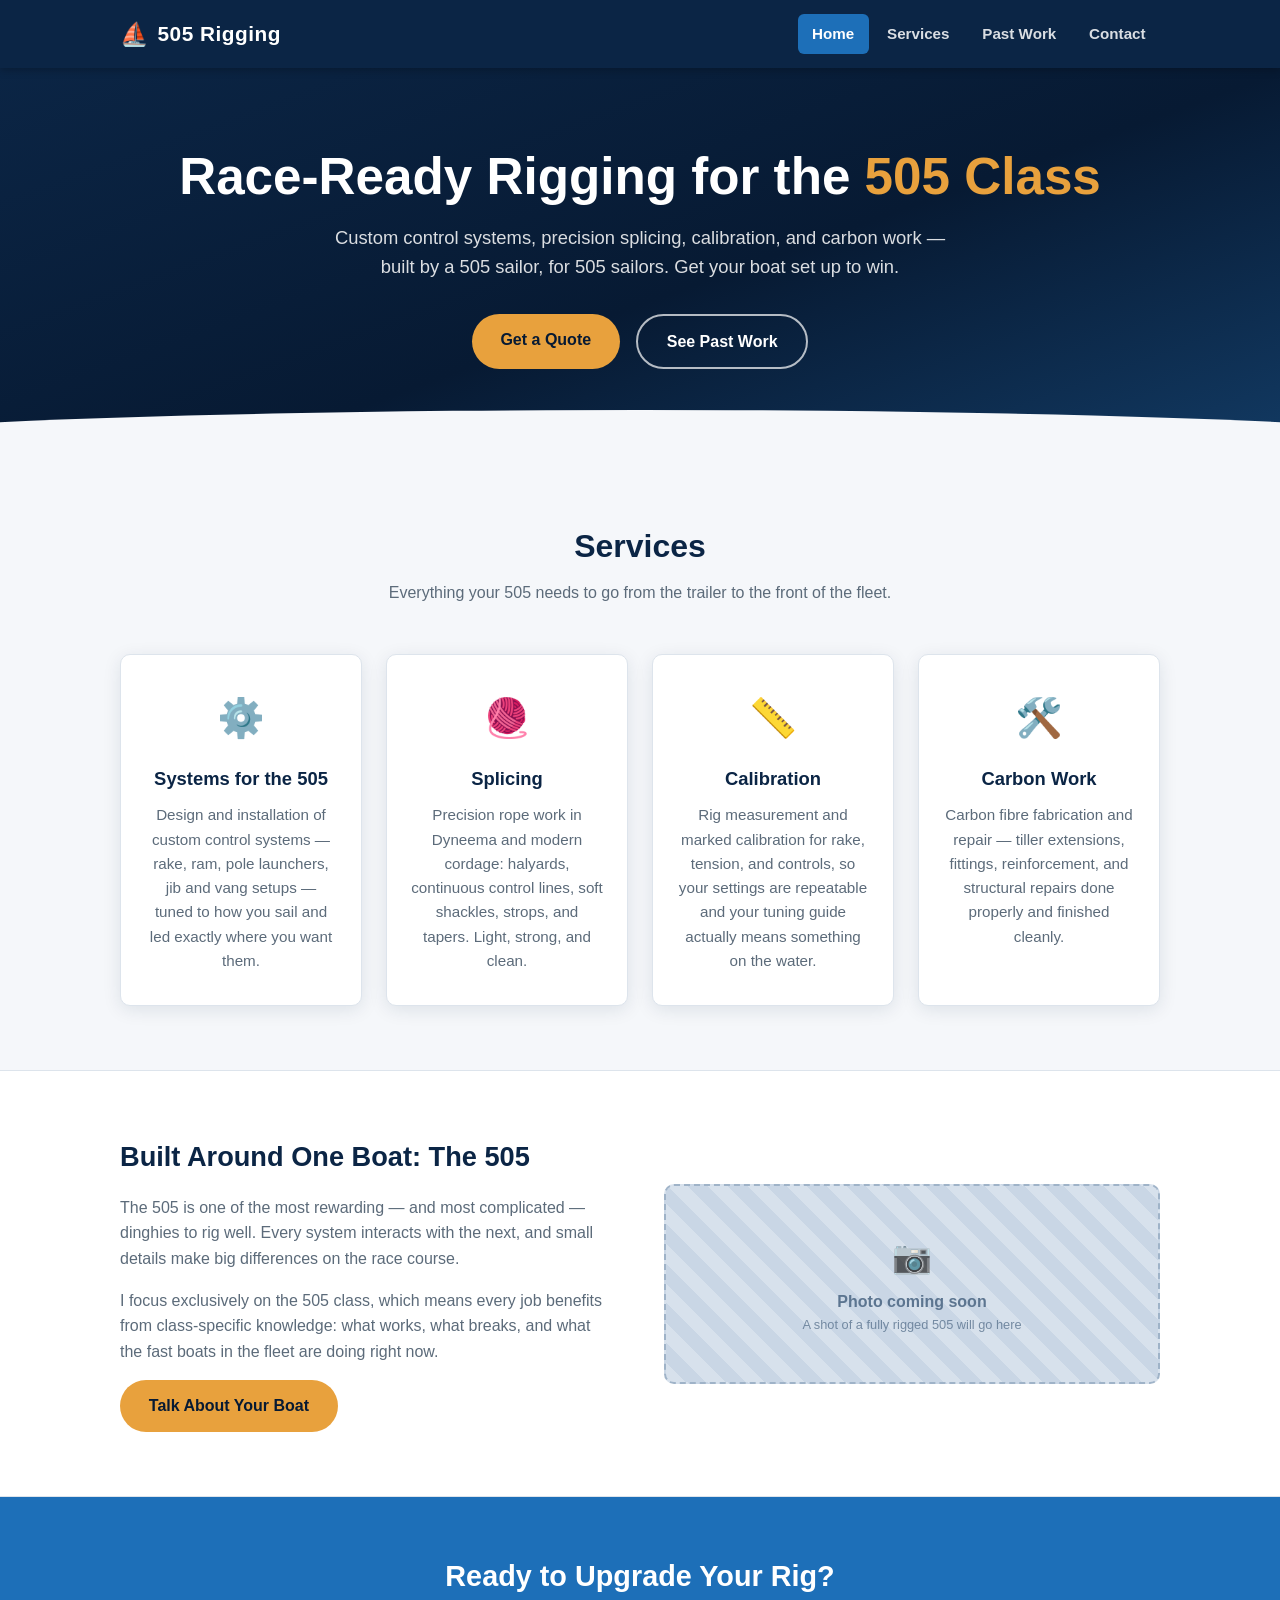
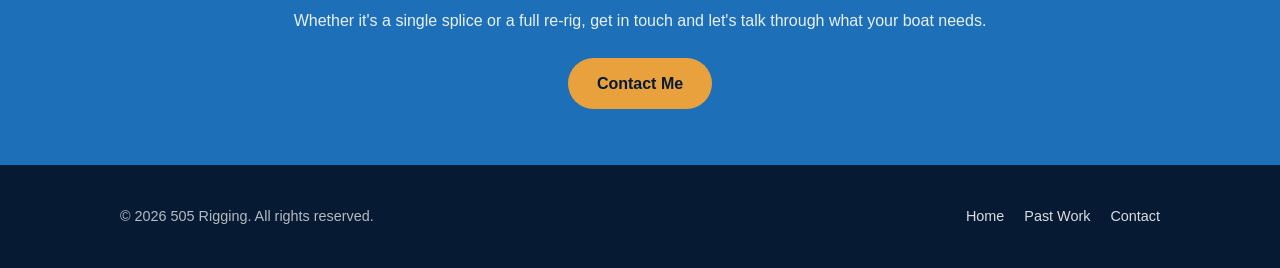
==== index.html @ b45f11ab "Add 505 Rigging business website Static HTML/CSS site with three pages: home (hero, services, about)" ====
<!DOCTYPE html>
<html lang="en">
<head>
  <meta charset="UTF-8">
  <meta name="viewport" content="width=device-width, initial-scale=1.0">
  <title>505 Rigging — Specialist Rigging for the 505 Class</title>
  <meta name="description" content="Specialist 505 dinghy rigging services: custom systems, splicing, calibration, and carbon work.">
  <link rel="stylesheet" href="css/style.css">
</head>
<body>

  <header class="site-header">
    <div class="container">
      <a class="brand" href="index.html"><span class="brand-mark">&#9973;</span> 505 Rigging</a>
      <nav class="site-nav">
        <a href="index.html" class="active">Home</a>
        <a href="index.html#services">Services</a>
        <a href="past-work.html">Past Work</a>
        <a href="contact.html">Contact</a>
      </nav>
    </div>
  </header>

  <!-- Hero -->
  <section class="hero">
    <div class="container">
      <h1>Race-Ready Rigging for the <span class="accent">505 Class</span></h1>
      <p>Custom control systems, precision splicing, calibration, and carbon work — built by a 505 sailor, for 505 sailors. Get your boat set up to win.</p>
      <div class="btn-row">
        <a href="contact.html" class="btn btn-primary">Get a Quote</a>
        <a href="past-work.html" class="btn btn-outline">See Past Work</a>
      </div>
    </div>
  </section>

  <!-- Services -->
  <section class="section" id="services">
    <div class="container">
      <h2 class="section-title">Services</h2>
      <p class="section-subtitle">Everything your 505 needs to go from the trailer to the front of the fleet.</p>
      <div class="services-grid">

        <div class="service-card">
          <div class="icon">&#9881;&#65039;</div>
          <h3>Systems for the 505</h3>
          <p>Design and installation of custom control systems — rake, ram, pole launchers, jib and vang setups — tuned to how you sail and led exactly where you want them.</p>
        </div>

        <div class="service-card">
          <div class="icon">&#129526;</div>
          <h3>Splicing</h3>
          <p>Precision rope work in Dyneema and modern cordage: halyards, continuous control lines, soft shackles, strops, and tapers. Light, strong, and clean.</p>
        </div>

        <div class="service-card">
          <div class="icon">&#128207;</div>
          <h3>Calibration</h3>
          <p>Rig measurement and marked calibration for rake, tension, and controls, so your settings are repeatable and your tuning guide actually means something on the water.</p>
        </div>

        <div class="service-card">
          <div class="icon">&#128736;&#65039;</div>
          <h3>Carbon Work</h3>
          <p>Carbon fibre fabrication and repair — tiller extensions, fittings, reinforcement, and structural repairs done properly and finished cleanly.</p>
        </div>

      </div>
    </div>
  </section>

  <!-- About strip -->
  <section class="section about-strip">
    <div class="container">
      <div>
        <h2>Built Around One Boat: The 505</h2>
        <p>The 505 is one of the most rewarding — and most complicated — dinghies to rig well. Every system interacts with the next, and small details make big differences on the race course.</p>
        <p>I focus exclusively on the 505 class, which means every job benefits from class-specific knowledge: what works, what breaks, and what the fast boats in the fleet are doing right now.</p>
        <a href="contact.html" class="btn btn-primary">Talk About Your Boat</a>
      </div>
      <div class="placeholder">
        <span class="ph-icon">&#128247;</span>
        Photo coming soon
        <small>A shot of a fully rigged 505 will go here</small>
      </div>
    </div>
  </section>

  <!-- CTA -->
  <section class="cta-band">
    <div class="container">
      <h2>Ready to Upgrade Your Rig?</h2>
      <p>Whether it's a single splice or a full re-rig, get in touch and let's talk through what your boat needs.</p>
      <a href="contact.html" class="btn btn-primary">Contact Me</a>
    </div>
  </section>

  <footer class="site-footer">
    <div class="container">
      <span>&copy; 2026 505 Rigging. All rights reserved.</span>
      <nav class="footer-nav">
        <a href="index.html">Home</a>
        <a href="past-work.html">Past Work</a>
        <a href="contact.html">Contact</a>
      </nav>
    </div>
  </footer>

</body>
</html>
---- css/style.css ----
/* ==========================================================
   505 Rigging — site styles
   ========================================================== */

:root {
  --navy: #0b2545;
  --navy-dark: #071a33;
  --blue: #1d6fb8;
  --blue-light: #4ea3e0;
  --sail: #f5f7fa;
  --white: #ffffff;
  --text: #24313f;
  --text-muted: #5c6b7a;
  --accent: #e8a13d;
  --border: #dde4ec;
  --radius: 10px;
  --shadow: 0 4px 18px rgba(11, 37, 69, 0.10);
  --max-width: 1080px;
}

* {
  margin: 0;
  padding: 0;
  box-sizing: border-box;
}

html {
  scroll-behavior: smooth;
}

body {
  font-family: "Segoe UI", "Helvetica Neue", Arial, sans-serif;
  color: var(--text);
  background: var(--sail);
  line-height: 1.6;
}

img {
  max-width: 100%;
  display: block;
}

.container {
  max-width: var(--max-width);
  margin: 0 auto;
  padding: 0 1.25rem;
}

/* ---------- Header / Nav ---------- */

.site-header {
  background: var(--navy);
  position: sticky;
  top: 0;
  z-index: 100;
  box-shadow: 0 2px 8px rgba(0, 0, 0, 0.25);
}

.site-header .container {
  display: flex;
  align-items: center;
  justify-content: space-between;
  height: 68px;
}

.brand {
  color: var(--white);
  text-decoration: none;
  font-size: 1.3rem;
  font-weight: 700;
  letter-spacing: 0.5px;
  display: flex;
  align-items: center;
  gap: 0.5rem;
}

.brand .brand-mark {
  color: var(--accent);
  font-size: 1.1em;
}

.site-nav {
  display: flex;
  gap: 0.25rem;
}

.site-nav a {
  color: rgba(255, 255, 255, 0.85);
  text-decoration: none;
  font-weight: 600;
  font-size: 0.95rem;
  padding: 0.5rem 0.9rem;
  border-radius: 6px;
  transition: background 0.15s ease, color 0.15s ease;
}

.site-nav a:hover {
  background: rgba(255, 255, 255, 0.12);
  color: var(--white);
}

.site-nav a.active {
  background: var(--blue);
  color: var(--white);
}

/* ---------- Hero ---------- */

.hero {
  background: linear-gradient(160deg, var(--navy) 0%, var(--navy-dark) 55%, #123a63 100%);
  color: var(--white);
  padding: 5rem 0 5.5rem;
  text-align: center;
  position: relative;
  overflow: hidden;
}

.hero::after {
  /* simple wave accent along the bottom */
  content: "";
  position: absolute;
  left: 0;
  right: 0;
  bottom: -1px;
  height: 48px;
  background: var(--sail);
  clip-path: ellipse(75% 100% at 50% 100%);
}

.hero h1 {
  font-size: clamp(2rem, 5vw, 3.2rem);
  line-height: 1.15;
  margin-bottom: 1rem;
}

.hero h1 .accent {
  color: var(--accent);
}

.hero p {
  max-width: 620px;
  margin: 0 auto 2rem;
  font-size: 1.15rem;
  color: rgba(255, 255, 255, 0.85);
}

.hero .btn-row {
  display: flex;
  gap: 1rem;
  justify-content: center;
  flex-wrap: wrap;
}

/* ---------- Buttons ---------- */

.btn {
  display: inline-block;
  padding: 0.8rem 1.8rem;
  border-radius: 999px;
  font-weight: 700;
  font-size: 1rem;
  text-decoration: none;
  transition: transform 0.15s ease, box-shadow 0.15s ease, background 0.15s ease;
  cursor: pointer;
  border: none;
}

.btn-primary {
  background: var(--accent);
  color: var(--navy-dark);
}

.btn-primary:hover {
  transform: translateY(-2px);
  box-shadow: 0 6px 16px rgba(232, 161, 61, 0.4);
}

.btn-outline {
  border: 2px solid rgba(255, 255, 255, 0.7);
  color: var(--white);
  background: transparent;
}

.btn-outline:hover {
  background: rgba(255, 255, 255, 0.12);
}

/* ---------- Sections ---------- */

.section {
  padding: 4rem 0;
}

.section-title {
  text-align: center;
  font-size: 2rem;
  color: var(--navy);
  margin-bottom: 0.5rem;
}

.section-subtitle {
  text-align: center;
  color: var(--text-muted);
  max-width: 640px;
  margin: 0 auto 3rem;
}

/* ---------- Service cards ---------- */

.services-grid {
  display: grid;
  grid-template-columns: repeat(auto-fit, minmax(240px, 1fr));
  gap: 1.5rem;
}

.service-card {
  background: var(--white);
  border: 1px solid var(--border);
  border-radius: var(--radius);
  padding: 2rem 1.5rem;
  text-align: center;
  box-shadow: var(--shadow);
  transition: transform 0.15s ease, box-shadow 0.15s ease;
}

.service-card:hover {
  transform: translateY(-4px);
  box-shadow: 0 10px 26px rgba(11, 37, 69, 0.16);
}

.service-card .icon {
  font-size: 2.4rem;
  margin-bottom: 1rem;
}

.service-card h3 {
  color: var(--navy);
  margin-bottom: 0.6rem;
  font-size: 1.15rem;
}

.service-card p {
  color: var(--text-muted);
  font-size: 0.95rem;
}

/* ---------- Image placeholders ---------- */

.placeholder {
  background: repeating-linear-gradient(
    45deg,
    #d7e1ec,
    #d7e1ec 14px,
    #c9d6e5 14px,
    #c9d6e5 28px
  );
  border: 2px dashed #9fb3c8;
  border-radius: var(--radius);
  display: flex;
  flex-direction: column;
  align-items: center;
  justify-content: center;
  color: #5c7590;
  font-weight: 600;
  text-align: center;
  padding: 1rem;
  min-height: 200px;
}

.placeholder .ph-icon {
  font-size: 2rem;
  margin-bottom: 0.4rem;
  opacity: 0.7;
}

.placeholder small {
  font-weight: 400;
  font-size: 0.8rem;
  opacity: 0.8;
}

/* ---------- About strip ---------- */

.about-strip {
  background: var(--white);
  border-top: 1px solid var(--border);
  border-bottom: 1px solid var(--border);
}

.about-strip .container {
  display: grid;
  grid-template-columns: 1fr 1fr;
  gap: 3rem;
  align-items: center;
}

.about-strip h2 {
  color: var(--navy);
  font-size: 1.7rem;
  margin-bottom: 1rem;
}

.about-strip p {
  color: var(--text-muted);
  margin-bottom: 1rem;
}

/* ---------- Past work / project cards ---------- */

.projects-grid {
  display: grid;
  grid-template-columns: repeat(auto-fill, minmax(300px, 1fr));
  gap: 1.75rem;
}

.project-card {
  background: var(--white);
  border: 1px solid var(--border);
  border-radius: var(--radius);
  overflow: hidden;
  box-shadow: var(--shadow);
  display: flex;
  flex-direction: column;
  transition: transform 0.15s ease, box-shadow 0.15s ease;
}

.project-card:hover {
  transform: translateY(-4px);
  box-shadow: 0 10px 26px rgba(11, 37, 69, 0.16);
}

.project-card .placeholder {
  border-radius: 0;
  border: none;
  border-bottom: 2px dashed #9fb3c8;
  min-height: 210px;
}

.project-card .project-body {
  padding: 1.4rem 1.4rem 1.6rem;
  display: flex;
  flex-direction: column;
  gap: 0.5rem;
  flex: 1;
}

.project-card h3 {
  color: var(--navy);
  font-size: 1.15rem;
}

.project-card .tag {
  align-self: flex-start;
  background: #e3eefb;
  color: var(--blue);
  font-size: 0.75rem;
  font-weight: 700;
  text-transform: uppercase;
  letter-spacing: 0.06em;
  padding: 0.2rem 0.65rem;
  border-radius: 999px;
}

.project-card p {
  color: var(--text-muted);
  font-size: 0.95rem;
}

/* ---------- Page hero (interior pages) ---------- */

.page-hero {
  background: linear-gradient(160deg, var(--navy) 0%, var(--navy-dark) 100%);
  color: var(--white);
  text-align: center;
  padding: 3.5rem 0;
}

.page-hero h1 {
  font-size: clamp(1.8rem, 4vw, 2.6rem);
  margin-bottom: 0.6rem;
}

.page-hero p {
  color: rgba(255, 255, 255, 0.85);
  max-width: 600px;
  margin: 0 auto;
}

/* ---------- Contact ---------- */

.contact-layout {
  display: grid;
  grid-template-columns: 1fr 1.2fr;
  gap: 3rem;
  align-items: start;
}

.contact-info h2 {
  color: var(--navy);
  font-size: 1.5rem;
  margin-bottom: 1rem;
}

.contact-info p {
  color: var(--text-muted);
  margin-bottom: 1.5rem;
}

.contact-list {
  list-style: none;
  display: flex;
  flex-direction: column;
  gap: 1rem;
}

.contact-list li {
  display: flex;
  align-items: center;
  gap: 0.9rem;
  background: var(--white);
  border: 1px solid var(--border);
  border-radius: var(--radius);
  padding: 0.9rem 1.1rem;
  box-shadow: var(--shadow);
}

.contact-list .icon {
  font-size: 1.3rem;
}

.contact-list a {
  color: var(--blue);
  text-decoration: none;
  font-weight: 600;
}

.contact-list a:hover {
  text-decoration: underline;
}

.contact-form {
  background: var(--white);
  border: 1px solid var(--border);
  border-radius: var(--radius);
  padding: 2rem;
  box-shadow: var(--shadow);
}

.contact-form h2 {
  color: var(--navy);
  font-size: 1.4rem;
  margin-bottom: 1.25rem;
}

.form-group {
  margin-bottom: 1.1rem;
}

.form-group label {
  display: block;
  font-weight: 600;
  font-size: 0.9rem;
  color: var(--navy);
  margin-bottom: 0.35rem;
}

.form-group input,
.form-group select,
.form-group textarea {
  width: 100%;
  padding: 0.7rem 0.9rem;
  border: 1px solid var(--border);
  border-radius: 8px;
  font-size: 1rem;
  font-family: inherit;
  color: var(--text);
  background: var(--sail);
}

.form-group input:focus,
.form-group select:focus,
.form-group textarea:focus {
  outline: 2px solid var(--blue-light);
  outline-offset: 1px;
  background: var(--white);
}

.form-note {
  font-size: 0.85rem;
  color: var(--text-muted);
  margin-top: 0.9rem;
}

/* ---------- CTA band ---------- */

.cta-band {
  background: var(--blue);
  color: var(--white);
  text-align: center;
  padding: 3.5rem 0;
}

.cta-band h2 {
  font-size: 1.8rem;
  margin-bottom: 0.6rem;
}

.cta-band p {
  color: rgba(255, 255, 255, 0.9);
  margin-bottom: 1.5rem;
}

/* ---------- Footer ---------- */

.site-footer {
  background: var(--navy-dark);
  color: rgba(255, 255, 255, 0.7);
  padding: 2.5rem 0;
  font-size: 0.9rem;
}

.site-footer .container {
  display: flex;
  justify-content: space-between;
  align-items: center;
  flex-wrap: wrap;
  gap: 1rem;
}

.site-footer a {
  color: rgba(255, 255, 255, 0.85);
  text-decoration: none;
}

.site-footer a:hover {
  color: var(--white);
  text-decoration: underline;
}

.footer-nav {
  display: flex;
  gap: 1.25rem;
}

/* ---------- Responsive ---------- */

@media (max-width: 760px) {
  .site-header .container {
    flex-direction: column;
    height: auto;
    padding-top: 0.75rem;
    padding-bottom: 0.75rem;
    gap: 0.5rem;
  }

  .about-strip .container,
  .contact-layout {
    grid-template-columns: 1fr;
  }

  .hero {
    padding: 3.5rem 0 4.5rem;
  }
}
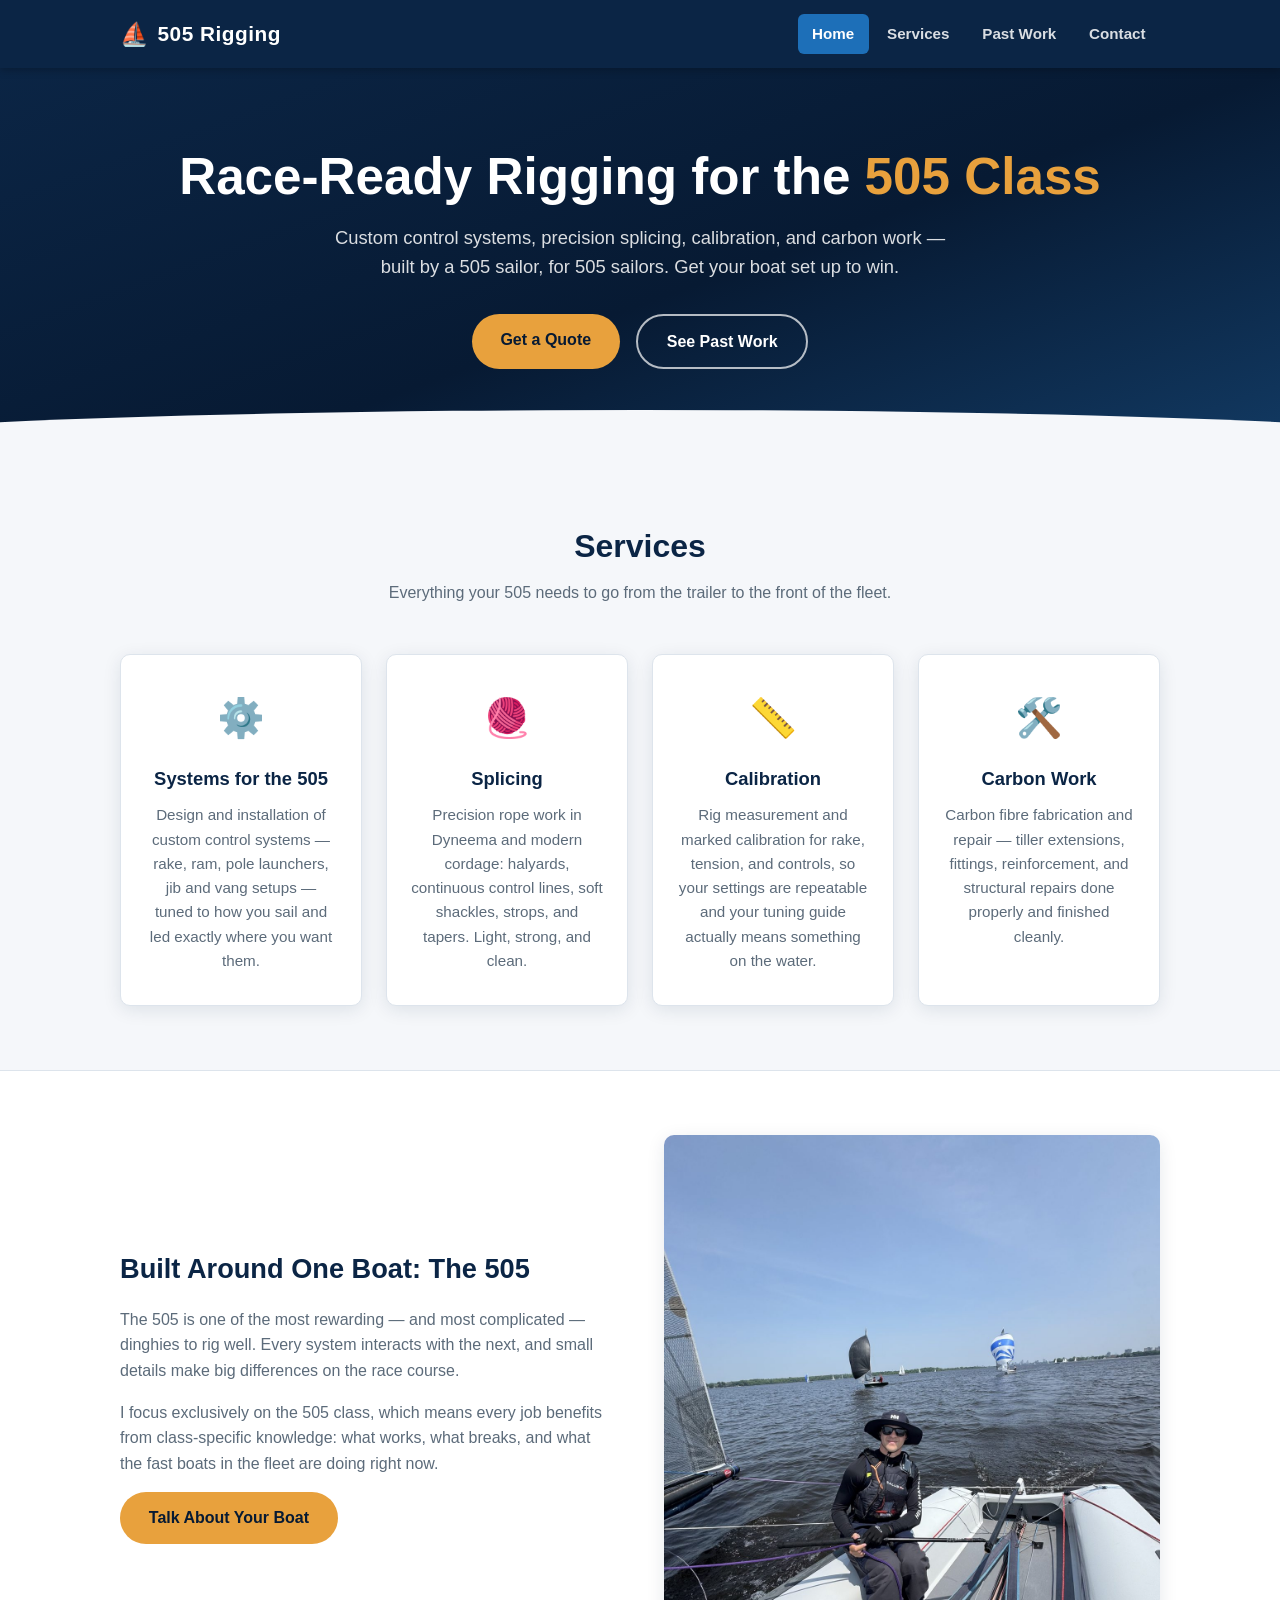
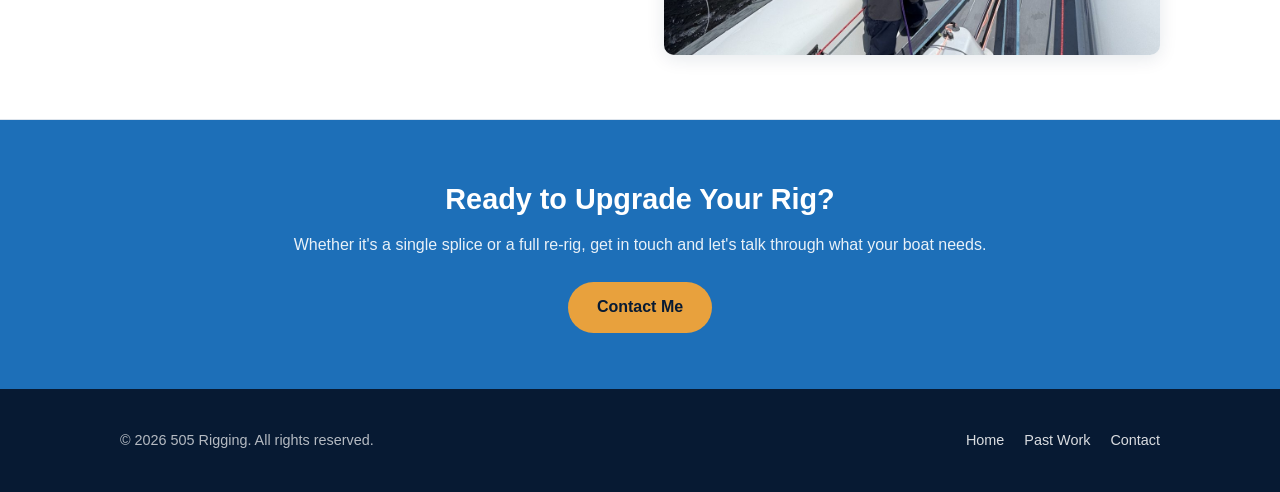
==== commit a8d91630: "Add custom fittings project and sailing photo Adds a second featured Past Work card showing custom c" ====
--- a/index.html
+++ b/index.html
@@ -77,11 +77,7 @@
         <p>I focus exclusively on the 505 class, which means every job benefits from class-specific knowledge: what works, what breaks, and what the fast boats in the fleet are doing right now.</p>
         <a href="contact.html" class="btn btn-primary">Talk About Your Boat</a>
       </div>
-      <div class="placeholder">
-        <span class="ph-icon">&#128247;</span>
-        Photo coming soon
-        <small>A shot of a fully rigged 505 will go here</small>
-      </div>
+      <img class="about-photo" src="images/sailing-505.jpg" alt="Sailing a fully rigged 505 dinghy on the water">
     </div>
   </section>
 
--- a/css/style.css
+++ b/css/style.css
@@ -305,6 +305,15 @@
   margin-bottom: 1rem;
 }
 
+.about-photo {
+  width: 100%;
+  max-height: 520px;
+  object-fit: cover;
+  object-position: center 35%;
+  border-radius: var(--radius);
+  box-shadow: var(--shadow);
+}
+
 /* ---------- Past work / project cards ---------- */
 
 .projects-grid {
@@ -364,6 +373,56 @@
 .project-card p {
   color: var(--text-muted);
   font-size: 0.95rem;
+}
+
+/* Featured project: spans the full grid width */
+
+.project-card--featured {
+  grid-column: 1 / -1;
+}
+
+/* Before / after photo pair */
+
+.ba-pair {
+  display: grid;
+  grid-template-columns: 1fr 1fr;
+  border-bottom: 1px solid var(--border);
+}
+
+.ba-item {
+  position: relative;
+}
+
+.ba-item img {
+  width: 100%;
+  height: 100%;
+  max-height: 460px;
+  object-fit: cover;
+}
+
+.ba-item .ba-label {
+  position: absolute;
+  top: 0.75rem;
+  left: 0.75rem;
+  background: rgba(7, 26, 51, 0.85);
+  color: var(--white);
+  font-size: 0.75rem;
+  font-weight: 700;
+  text-transform: uppercase;
+  letter-spacing: 0.08em;
+  padding: 0.25rem 0.7rem;
+  border-radius: 999px;
+}
+
+.ba-item--after .ba-label {
+  background: var(--accent);
+  color: var(--navy-dark);
+}
+
+@media (max-width: 560px) {
+  .ba-pair {
+    grid-template-columns: 1fr;
+  }
 }
 
 /* ---------- Page hero (interior pages) ---------- */
